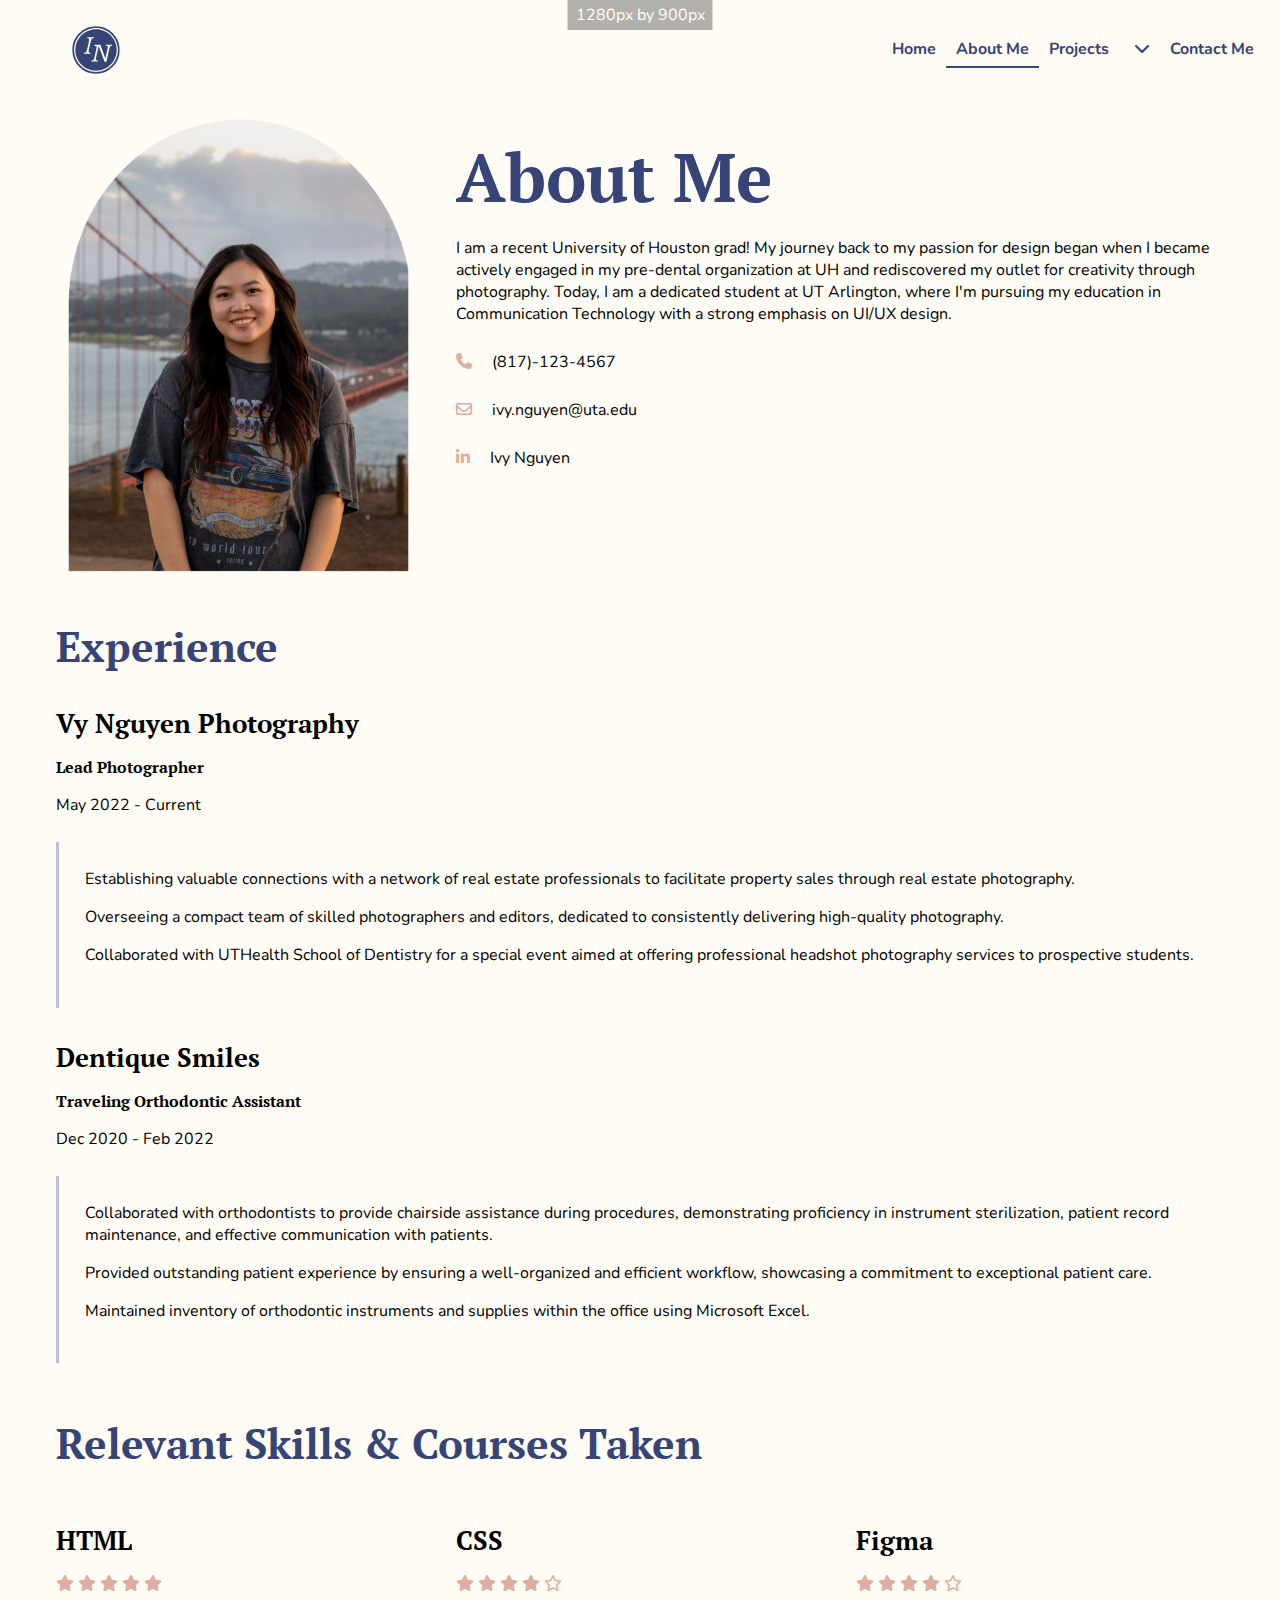
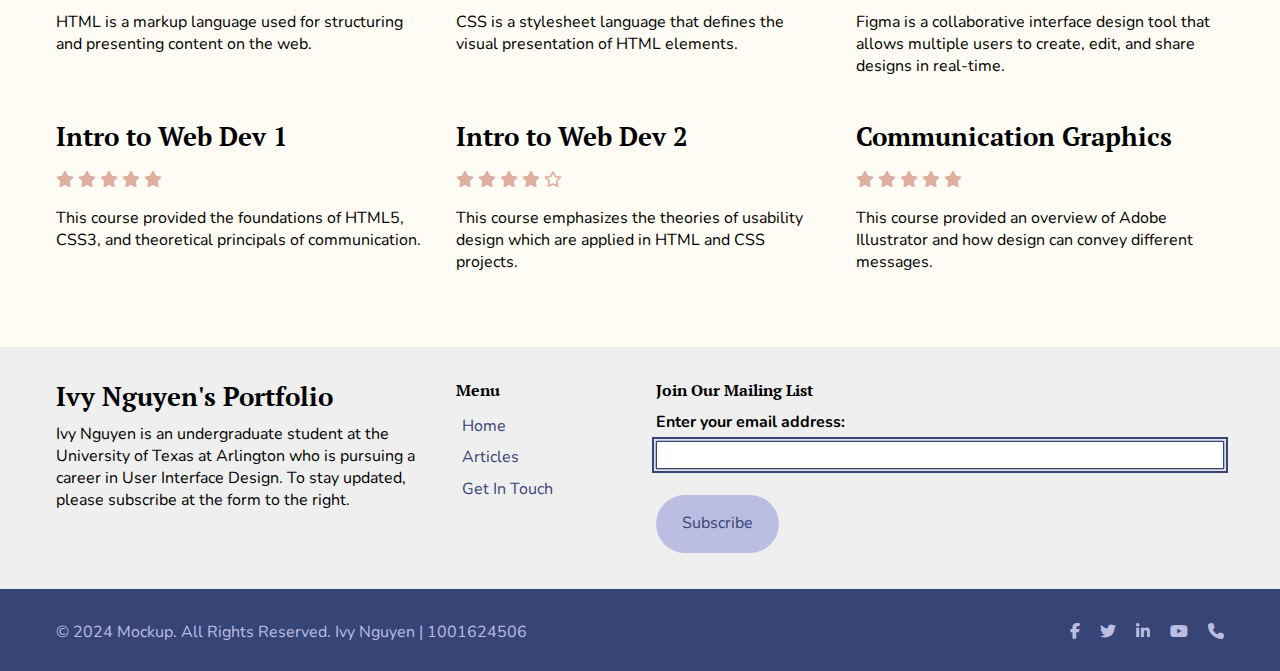
==== about-me.html @ 3e8987d1 "initial commit" ====
<!doctype html>
<html lang="en">
    <head>
        <meta charset="utf-8">
        <meta name="viewport" content="width=device-width, initial-scale=1, shrink-to-fit=no">
        <meta name="keywords" content="About Me">
        <meta name="description" content="Ivy Nguyen - 1001624506 | About Me>
        <meta name="author" content="Ivy Nguyen">

        <title>Ivy Nguyen - 1001624506 | About Me</title>
        <link rel="stylesheet" href="css/style.css">
    </head>
    <body>

         <!-- NAV -->
         <div class="container-fluid webNav">
            <div class="row">
                <div class="col-sm-12">
                    <nav class="navbar">
                        <a class="navbar-brand" href="index.html">Ivy Nguyen Personal Portfolio</a>
                        <button class="navbar-toggler" type="button" data-target="#navigation">
                            <span class="fa-solid fa-bars"></span> <!--  -->
                        </button>

                        <div class="navigation collapse" id="navigation">
                            <ul class="navbar-nav"> <!-- -->
                                <li>
                                    <a href="index.html">Home</a>  <!-- span sr-only means for screen readers only, this would change based on the page we're on -->
                                </li>

                                <li class="active">
                                    <a href="about-me.html">About Me <span class="sr-only">(current)</span></a>
                                </li>

                                <li class="dropdown collapse">
                                    <a class="dropdown-toggle" href="#">Projects</a>
                                    <div class="dropdown-menu">
                                        <a href="OB-individual-project.html">OneBook</a>
                                        <a href="SC-individual-project.html">Serenity Cafe</a>
                                        <a href="projects.html">See All Projects</a>
                                    </div>
                                </li>
                                <li>
                                    <a href="contact-me.html">Contact Me</a>
                                </li>
                            </ul>
                        </div>
                    </nav>
                </div>
            </div>
        </div>
        <!-- END OF NAV -->

        <div class = "container topContainer">
            <div class = "row">
                <div class = "col-lg-4 col-md-12">
                    <img src = "/images/ivy.png" alt = "author photo">
                </div>

                <div class = "col-lg-8 col-md-12">
                    <h1 class = "home">About Me</h1>
                    <p>I am a recent University of Houston grad! My journey back to my passion for design began when I became actively engaged in my pre-dental 
                        organization at UH and rediscovered my outlet for creativity through photography. Today, I am a dedicated student at UT Arlington, where I'm 
                        pursuing my education in Communication Technology with a strong emphasis on UI/UX design.
                    </p>
                
                    <p><span class = "fa fa-solid fa-phone icon" alt = "telephone icon"></span> (817)-123-4567 </p>

                    <p><span class = "fa fa-regular fa-envelope icon" alt = "telephone icon"></span> ivy.nguyen@uta.edu</p>

                    <p><span class = "fa fa-brands fa-linkedin-in icon"></span> Ivy Nguyen</p>
                </div>
            </div>
        </div>

        <div class = "container">
            <div class = "row">
                
                <div class = "col-lg-4">
                    <h2>Experience</h2>
                </div>

                <div class = "col-lg-12">
                    <h3>Vy Nguyen Photography</h3>
                    <h4>Lead Photographer</h4>
                    <p>May 2022 - Current</p>

                    <dl>
                        <dt>Establishing valuable connections with a network of real estate professionals to facilitate property sales through
                            real estate photography.</dt>
                        <dt>Overseeing a compact team of skilled photographers and editors, dedicated to consistently delivering
                            high-quality photography.</dt>
                        <dt>Collaborated with UTHealth School of Dentistry for a special event aimed at offering professional headshot
                            photography services to prospective students.</dt>
                    </dl>
                </div>

                <div class = "col-lg-12">
                    <h3>Dentique Smiles</h3>
                    <h4>Traveling Orthodontic Assistant</h4>
                    <p>Dec 2020 - Feb 2022</p>

                    <dl>
                        <dt>Collaborated with orthodontists to provide chairside assistance during procedures, demonstrating proficiency in
                            instrument sterilization, patient record maintenance, and effective communication with patients.</dt>
                        <dt>Provided outstanding patient experience by ensuring a well-organized and efficient workflow, showcasing a
                            commitment to exceptional patient care.</dt>
                        <dt>Maintained inventory of orthodontic instruments and supplies within the office using Microsoft Excel.</dt>
                    </dl>
                </div>
            </div>
        </div>

        <div class = "container">
            <div class = "row">
                
                <div class = "col-lg-12">
                    <h2>Relevant Skills & Courses Taken</h2>
                </div>

            </div>
        </div>

        <div class = "container">
            <div class = "row">

                <div class = "col-lg-4 col-md-6">
                    <h3>HTML</h3>
                    <span class="fa fa-star checked"></span>
                    <span class="fa fa-star checked"></span>
                    <span class="fa fa-star checked"></span>
                    <span class="fa fa-star checked"></span>
                    <span class="fa fa-star checked"></span>
                    <p>HTML is a markup language used for structuring and presenting content on the web.</p>
                </div>

                <div class = "col-lg-4 col-md-6">
                    <h3>CSS</h3>
                    <span class="fa fa-star checked"></span>
                    <span class="fa fa-star checked"></span>
                    <span class="fa fa-star checked"></span>
                    <span class="fa fa-star checked"></span>
                    <span class="fa fa-regular fa-star"></span>
                    <p>CSS is a stylesheet language that defines the visual presentation of HTML elements.</p>
                </div>

                <div class = "col-lg-4 col-md-6">
                    <h3>Figma</h3>
                    <span class="fa fa-star checked"></span>
                    <span class="fa fa-star checked"></span>
                    <span class="fa fa-star checked"></span>
                    <span class="fa fa-star checked"></span>
                    <span class="fa fa-regular fa-star"></span>
                    <p>Figma is a collaborative interface design tool that allows multiple users to create, edit, and share designs in real-time. </p>
                </div>


                <div class = "col-lg-4 col-md-6">
                    <h3>Intro to Web Dev 1</h3>
                    <span class="fa fa-star checked"></span>
                    <span class="fa fa-star checked"></span>
                    <span class="fa fa-star checked"></span>
                    <span class="fa fa-star checked"></span>
                    <span class="fa fa-star checked"></span>
                    <p>This course provided the foundations of HTML5, CSS3, and 
                        theoretical principals of communication.
                    </p>
                </div>


                <div class = "col-lg-4 col-md-6">
                    <h3>Intro to Web Dev 2</h3>
                    <span class="fa fa-star checked"></span>
                    <span class="fa fa-star checked"></span>
                    <span class="fa fa-star checked"></span>
                    <span class="fa fa-star checked"></span>
                    <span class="fa fa-regular fa-star"></span>
                    <p>This course emphasizes the theories of usability design which are applied in HTML and CSS projects.</p>
                </div>

                <div class = "col-lg-4 col-md-6">
                    <h3>Communication Graphics</h3>
                    <span class="fa fa-star checked"></span>
                    <span class="fa fa-star checked"></span>
                    <span class="fa fa-star checked"></span>
                    <span class="fa fa-star checked"></span>
                    <span class="fa fa-star checked"></span>
                    <p>This course provided an overview of Adobe Illustrator and how design can convey different messages.</p>
                </div>

            </div>
        </div>


        <!-- FOOTER -->

        <footer>
            <div class="container company-details">
                <div class="row">
                    <div class="col-md-9 col-lg-4">
                        <h3>Ivy Nguyen's Portfolio</h3>
                        <p>Ivy Nguyen is an undergraduate student at the University of Texas at Arlington who is pursuing a career in User Interface
                            Design. To stay updated, please subscribe at the form to the right.
                        </p>
                    </div>
                    <div class="col-md-3 col-lg-2">
                        <h4>Menu</h4>
                        <ul class="unstyled footer-nav">
                            <li><a href="index.html">Home</a></li>
                            <li><a href="projects.html">Articles</a></li>
                            <li><a href="contact-me.html">Get In Touch</a></li>
                        </ul>
                    </div>
                    <div class="col-md-12 col-lg-6">
                        <h4>Join Our Mailing List</h4>
                        <form>
                            <div class="form-group row">
                                <label for="subscribe" class="col-sm-12 col-form-label">Enter your email address:</label>
                                <div class="col-sm-12">
                                    <input type="email" name="subscribe" id="subscribe" class="form-control" required />
                                </div>
                            </div>
                            <input class="btn btn-secondary" type="submit" name="subscribe" id="subcribe" value="Subscribe" />
                        </form>
                    </div>
                </div>
            </div>
            <div class="copyright">
                <div class="container">
                    <div class="row">
                        <div class="col-md-8">
                            <p>&copy; 2024 Mockup. All Rights Reserved. Ivy Nguyen | 1001624506</p>
                        </div>
                        <div class="col-md-4">
                            <ul class="inline social-media">
                                <li><a href="https://www.facebook.com/" title = "Facebook" target="_blank"><i class="fa-brands fa-facebook-f"></i><span class = "sr-only">Facebook</span></a></li>
                                <li><a href="https://twitter.com/" title = "Twitter" target="_blank"><i class="fa-brands fa-twitter"></i><span class = "sr-only">Twitter</span></a></li>
                                <li><a href="https://www.linkedin.com/in/vy-nguyen-aa5758253/" title = "Ivy Nguyen LinkedIn" target="_blank"><i class="fa-brands fa-linkedin-in"><span class = "sr-only">LinkedIn/span></i></a></li>
                                <li><a href="https://www.youtube.com/" title = "YouTube" target="_blank"><i class="fa-brands fa-youtube"></i><span class = "sr-only">YouTube</span></a></li>
                                <li><a href="tel: 1800-999-9999" title = "Telephone" target="_blank"><i class="fa-solid fa-phone"></i><span class = "sr-only">Telephone</span></a></li>
                            </ul>
                        </div>
                    </div>
                </div>
            </div>
        </footer>

        <!-- END OF FOOTER -->


        <div id="windowSize"></div>

        <script src="js/app.js"></script>
    </body>
</html>
---- css/style.css ----
/*
    Created by: Ivy Nguyen - 1001624506
    Created on: 3/1/2024
    Updated on: 3/5/2024
    Project: Personal Portfolio
*/

@import url('https://cdnjs.cloudflare.com/ajax/libs/font-awesome/6.2.0/css/all.min.css');
@import url('https://fonts.googleapis.com/css2?family=Nunito:ital,wght@0,200..1000;1,200..1000&family=PT+Serif:ital,wght@0,400;0,700;1,400;1,700&display=swap');

:root {
    /* Grid */
    --number-of-columns: 12;
    --grid-width: calc(100% / var(--number-of-columns));

    --col-1: calc(var(--grid-width) * 1);
    --col-2: calc(var(--grid-width) * 2);
    --col-3: calc(var(--grid-width) * 3);
    --col-4: calc(var(--grid-width) * 4);
    --col-5: calc(var(--grid-width) * 5);
    --col-6: calc(var(--grid-width) * 6);
    --col-7: calc(var(--grid-width) * 7);
    --col-8: calc(var(--grid-width) * 8);
    --col-9: calc(var(--grid-width) * 9);
    --col-10: calc(var(--grid-width) * 10);
    --col-11: calc(var(--grid-width) * 11);
    --col-12: calc(var(--grid-width) * 12);

    /* Branding */
    --primary: hsla(228, 36%, 34%, 1);
    --primary-hover: hsla(228, 16%, 0%, 1);/* (x, -20%, -40%, 1) */
    --secondary: hsla(235, 41%, 81%, 1);
    --secondary-hover: hsla(235, 21%, 41%, 1);
    --secondary-blurred: hsla(235, 31%, 31%, 1); /* (x, +10%, -10%, 1) */
    --tertiary: hsla(13, 49%, 75%, 1);
    --tertiary-hover: hsla(13, 29%, 35%, 1);

    
    --font-color: #1d1d1d;

    --gray-0: #222222;
    --gray-1: #666666;
    --gray-2: #999999;
    --gray-3: #dadada;
    --gray-4: #efefef;

    --white: white;

    /* Typography */
    --font-size: 20px;
    --scale: 1.618;
    --line-height: calc(1em * var(--scale)); /* line height would equal 1em * the scale */
    --h4: 1rem;
    --h3: calc(1rem * var(--scale)); /* 1.618rem */
    --h2: calc(var(--h3) * var(--scale)); /* 1.618rem * 1.618 */
    --h1: calc(var(--h2) * var(--scale)); /* (1.618rem * 1.618) * 1.618 */

    /* Other */
    --table-padding: 1.618rem;
}

/* Navigation Styles */
.navbar {
    display: flex;
    flex-flow: row wrap;
    justify-content: space-between;
    align-items: center;
    align-content: flex-start;
    padding: 1rem;
}

.navbar-brand {
    flex: 0 0 10rem;
    display: block;
    overflow: hidden;
    background: url(../images/logo.svg) no-repeat center/contain transparent;
    width: 10rem;
    height: 4rem;
    text-indent: -9999px;
    text-decoration: none;
}

.navbar-toggler {
    background-color: var(--primary);
    border: 0 none;
    color: white;
    width: 2rem;
    height: 2rem;
    display: flex;
    flex-flow: row wrap;
    justify-content: center;
    align-items: center;
    align-content: center; 
    cursor:pointer;
}

.navigation {
    flex: 0 0 100%;
}

.navigation.collapse .navbar-nav {
    display: none;
}

.navbar-nav {
    list-style-type: none;
    padding: 0;
}

.navbar-nav li > a {
    color: var(--primary);
    display: block;
    overflow: hidden;
    padding: calc((1em / var(--scale)) / var(--scale)) calc(1em / var(--scale));
    text-decoration: none;
    border-bottom: 2px solid transparent;
    font-weight: bold;
}

.navbar-nav li.active > a {
    border-bottom-color: var(--primary);
}

.navbar-nav li > a:hover { /* greater than sign means selects all the anchor tags that are direct children that is inside navbar-nav */
    background-color: var(--primary);
    color: var(--white);
    border-radius: 5px;
}

.dropdown-toggle::after {
    content: "\f077";
    font-family: "FontAwesome";
    font-weight: 400;
    margin-left: var(--line-height);
}


.dropdown.collapse .dropdown-toggle::after {
    content: "\f078";
}

.dropdown.collapse .dropdown-menu {
    display: none;
}

.dropdown-menu {
    background-color: var(--gray-2);
    display: flex;
    flex-flow: row wrap;
    justify-content: flex-start;
    align-items: flex-start;
    align-content: flex-start;
    z-index: 1;
    border-radius: 5px;
}

.dropdown-menu > a {
    flex: 1 0 100%;
    color: var(--white);
    padding: calc((1em / var(--scale)) / var(--scale)) calc(1em / var(--scale));
    text-decoration: none;
}

.dropdown-menu > a:hover {
    background-color: var(--primary);
    border-radius: 5px;
}

.sr-only {
    position: absolute; 
    width: 1px;
    height: 1px;
    padding: 0;
    margin: -1px;
    overflow: hidden;
    clip: rect(0,0,0,0);
    white-space: nowrap;
    border-width: 0;
}

@media screen and (min-width: 768px){
    .navbar-toggler {
        display: none;
    }

    .navigation {
        flex: 0 0 auto;
    }

    .navigation.collapse .navbar-nav,
    .navbar-nav {
        display: flex;
        flex-flow: row wrap;
        justify-content: flex-end;
        align-items: baseline;
        align-content: center;
    }

    .dropdown-menu {
        position: absolute;
    }
}
/* End of Navigation Styles */

* {
    box-sizing: border-box;
    position: relative;
}

body {
    margin: 0;
    font-family: 'Nunito', 'Arial', 'Helvetica', sans-serif;
    background-color: #FFFCF5;
}

/* Images */
img {
    max-width: 100%;
}

.round-image {
    border-radius: 50%;
    overflow: hidden;
    aspect-ratio: 1;
}

.round-image img {
    position: absolute;
    width: 100%;
    height: 100%;
    object-fit: cover;
    object-position: center;
}
/* End of Images */

/* TASK: Paste your typography styles here */
h1, h2, h3, h3, h4, h5, h6
.h1, .h2, .h3, .h4, .h5, .h6 {
    font-family: "PT Serif", "Georgia", "Times New Roman", serif;
    line-height: var(calc(--line-height / 2));
    font-weight: 700;
    margin: 1rem 0;
}

h4, .h4 { 
    font-size: var(--h4);
}

h3, .h3 {
    font-size: var(--h3);
    
}

h2, .h2 {
    font-size: var(--h2);
    color: var(--primary);
}

h1, .h1 {
    font-size: var(--h1); 
    color: var(--primary);
}

/* Paragraph */

p {
    margin-bottom: var(--line-height);
}

/* End of Paragraph */

/* Blockquotes */

blockquote {
    font-size: calc(1rem * var(--scale)); /* font size is 1rem * 1.618 */
}

blockquote footer {
    font-size: 1rem;
    background-color: #FFFCF5;
}

blockquote p:first-of-type::before {
    content: open-quote; /* content can add any content | this adds opening quotation mark at the first instance of a paragraph inside of a blockquote */
}

blockquote p:last-of-type::after {
    content: close-quote; /* this adds closing quotation mark at the end */
}

blockquote footer::before { /* parent to child relationship when using the space  */
    content: "\2014"; /* adds an em dash before the footer  */
    margin-right: calc(0.25rem * var(--scale)); /* content is a "brand new element" so this adds a margin to the content */
}

blockquote.text-center { /* there is an element inside of blockquote that has the name/class of "text-center"  */
    text-align: center; /* center aligned */
    color: var(--secondary);
    padding-bottom: 1rem;
}

blockquote.text-right {
    text-align: right; /* right aligned */
}

blockquote p {
    margin-bottom: 0;
}


/* End of Blockquotes */

/* List Styles */ 

ul.unstyled {
    list-style-type: none;
    padding-left: 0;
}

ul.inline {
    list-style-type: none;
    padding: 0;
    display: inline-flex;
    flex-flow: row wrap;
    justify-content: flex-start;
    align-items: baseline;
    align-content: flex-start;
    gap: var(--font-size);
}

/* End of List Styles */ 

/* Description List */

dl {
    border-left: 3px solid var(--secondary);
    padding: var(--line-height);
    padding-right: 0;
}

dt {
    margin-bottom: 1rem;
}

dd {
    font-style: italic;
    margin-bottom: var(--line-height);
}

dd:last-of-type {
    margin-bottom: 0;
}

/* End Description List */


/* End of Typography */

/* Table Styles */
table {
    border-collapse: collapse;
    border: 1px solid #1f1f1f;
    width: 100%;
}

table th,
table td {
    padding: calc(var(--table-padding) / 2) var(--table-padding);
    border: 1px solid #1f1f1f;
    vertical-align: top;
}

thead {
    background-color: #1f1f1f;
}

thead th {
    color: white;
    text-align: left;
}

tbody tr:nth-child(odd) {
    background-color: #fafafa;
}

tbody tr:hover {
    background-color: #efefef;
}

caption {
    caption-side: bottom;
    text-align: left;
    padding: calc(var(--table-padding) / 2) 0;
}
/* End of Table Styles */

/* Footer Styles */
footer {
    margin-top: 3rem;
    font-size: calc(var(--scale));
    background-color: var(--gray-4);
}

footer h3,
footer h4 {
    margin-bottom: calc(1rem / var(--scale));
}

footer .footer-nav {
    margin: 0;
}

footer .footer-nav a {
    display: block;
    overflow: hidden;
    padding: calc((1em / var(--scale)) / var(--scale) / var(--scale)) calc(1em / var(--scale) / var(--scale));
    color: var(--primary);
    text-decoration: none;
    border-bottom: 2px solid transparent;
}

footer .footer-nav a:hover {
    color: var(--primary-hover);
    border-bottom-color: var(--primary-hover);
}

footer .form-group label {
    margin-top: 0;
}

footer .copyright {
    background-color: var(--primary);
    text-align: center;
    padding-top: 2rem;
    padding-bottom: calc(1rem / 2);
    
}

.copyright p {
    color: var(--secondary);
}


footer p,
footer .social-media {
    margin: 0;
    max-width: 100%;
    width: 100%;
}

footer .social-media {
    justify-content: center;
}

footer .social-media a {
    display: block;
    overflow: hidden;
    color: var(--secondary);
}

.company-details {
    padding-top: 1rem;
    margin: 0;
}

@media screen and (min-width: 768px){
    footer .copyright {
        text-align: unset;
    }

    footer .social-media {
        justify-content: flex-end;
    }
}
/* End of Footer Styles */

/* Code tag */
code {
    font-family: monospace;
    color: crimson;
    font-size: 0.75rem;
    line-height: 1.618em;
}
/* End of code tag */

/* Special classes */
.w-14 {
    width: 14rem;
}
/* End of Special classes */

/* TASK: Paste your grid system here */
.container-fluid,
.container {
    width: 100%;
    padding-left: 1rem;
    padding-right: 1rem;
    margin-left: auto;
    margin-right: auto;
    margin-bottom: 1.25rem;
}

@media screen and (min-width: 576px){ .container { max-width: 576px; }} /* sm */
@media screen and (min-width: 768px){ .container { max-width: 768px; }} /* md */
@media screen and (min-width: 992px){ .container { max-width: 992px; }} /* lg */
@media screen and (min-width: 1200px){ .container { max-width: 1200px; }} /* xl */

.row {
    display: flex;
    flex-flow: row wrap;
    justify-content: flex-start;
    align-items: flex-start;
    align-content: flex-start;
    margin-left: -1rem;
    margin-right: -1rem;
}

.col-xs-1, .col-xs-2, .col-xs-3, .col-xs-4, .col-xs-5, .col-xs-6, .col-xs-7, .col-xs-8, .col-xs-9, .col-xs-10, .col-xs-11, .col-xs-12,
.col-sm-1, .col-sm-2, .col-sm-3, .col-sm-4, .col-sm-5, .col-sm-6, .col-sm-7, .col-sm-8, .col-sm-9, .col-sm-10, .col-sm-11, .col-sm-12,
.col-md-1, .col-md-2, .col-md-3, .col-md-4, .col-md-5, .col-md-6, .col-md-7, .col-md-8, .col-md-9, .col-md-10, .col-md-11, .col-md-12,
.col-lg-1, .col-lg-2, .col-lg-3, .col-lg-4, .col-lg-5, .col-lg-6, .col-lg-7, .col-lg-8, .col-lg-9, .col-lg-10, .col-lg-11, .col-lg-12,
.col-xl-1, .col-xl-2, .col-xl-3, .col-xl-4, .col-xl-5, .col-xl-6, .col-xl-7, .col-xl-8, .col-xl-9, .col-xl-10, .col-xl-11, .col-xl-12 {
    padding: 0 1rem;
    width: 100%;
    max-width: 100%;
}

.col-1 {
    flex: 0 0 var(--col-1);
    max-width: var(--col-1);
    background-color: var(--blue-1);
}

.col-2 {
    flex: 0 0 var(--col-2);
    max-width: var(--col-2);
    background-color: var(--blue-2);
}

.col-3 {
    flex: 0 0 var(--col-3);
    max-width: var(--col-3);
    background-color: var(--blue-3);
}

.col-4 {
    flex: 0 0 var(--col-4);
    max-width: var(--col-4);
    background-color: var(--blue-4);
}

.col-5 {
    flex: 0 0 var(--col-5);
    max-width: var(--col-5);
    background-color: var(--blue-5);
}

.col-6 {
    flex: 0 0 var(--col-6);
    max-width: var(--col-6);
    background-color: var(--blue-6);
}

.col-7 {
    flex: 0 0 var(--col-7);
    max-width: var(--col-7);
    background-color: var(--blue-1);
}

.col-8 {
    flex: 0 0 var(--col-8);
    max-width: var(--col-8);
    background-color: var(--blue-2);
}

.col-9 {
    flex: 0 0 var(--col-9);
    max-width: var(--col-9);
    background-color: var(--blue-3);
}

.col-10 {
    flex: 0 0 var(--col-10);
    max-width: var(--col-10);
    background-color: var(--blue-4);
}

.col-11 {
    flex: 0 0 var(--col-11);
    max-width: var(--col-11);
    background-color: var(--blue-5);
}

.col-12 {
    flex: 0 0 var(--col-12);
    max-width: var(--col-12);
    background-color: var(--blue-6);
}

.col-xs-1 {
    flex: 0 0 var(--col-1);
    max-width: var(--col-1);
    background-color: var(--blue-1);
}

.col-xs-2 {
    flex: 0 0 var(--col-2);
    max-width: var(--col-2);
    background-color: var(--blue-2);
}

.col-xs-3 {
    flex: 0 0 var(--col-3);
    max-width: var(--col-3);
    background-color: var(--blue-3);
}

.col-xs-4 {
    flex: 0 0 var(--col-4);
    max-width: var(--col-4);
    background-color: var(--blue-4);
}

.col-xs-5 {
    flex: 0 0 var(--col-5);
    max-width: var(--col-5);
    background-color: var(--blue-5);
}

.col-xs-6 {
    flex: 0 0 var(--col-6);
    max-width: var(--col-6);
    background-color: var(--blue-6);
}

.col-xs-7 {
    flex: 0 0 var(--col-7);
    max-width: var(--col-7);
    background-color: var(--blue-1);
}

.col-xs-8 {
    flex: 0 0 var(--col-8);
    max-width: var(--col-8);
    background-color: var(--blue-2);
}

.col-xs-9 {
    flex: 0 0 var(--col-9);
    max-width: var(--col-9);
    background-color: var(--blue-3);
}

.col-xs-10 {
    flex: 0 0 var(--col-10);
    max-width: var(--col-10);
    background-color: var(--blue-4);
}

.col-xs-11 {
    flex: 0 0 var(--col-11);
    max-width: var(--col-11);
    background-color: var(--blue-5);
}

.col-xs-12 {
    flex: 0 0 var(--col-12);
    max-width: var(--col-12);
    background-color: var(--blue-6);
}

/* Styles for 'col-sm-...' grid */
@media screen and (min-width: 576px){
    .container {
        max-width: 576px;
    }
    
    .col-sm-1 {
        flex: 0 0 var(--col-1);
        max-width: var(--col-1);
        background-color: var(--blue-1);
    }
    
    .col-sm-2 {
        flex: 0 0 var(--col-2);
        max-width: var(--col-2);
        background-color: var(--blue-2);
    }
    
    .col-sm-3 {
        flex: 0 0 var(--col-3);
        max-width: var(--col-3);
        background-color: var(--blue-3);
    }
    
    .col-sm-4 {
        flex: 0 0 var(--col-4);
        max-width: var(--col-4);
        background-color: var(--blue-4);
    }
    
    .col-sm-5 {
        flex: 0 0 var(--col-5);
        max-width: var(--col-5);
        background-color: var(--blue-5);
    }
    
    .col-sm-6 {
        flex: 0 0 var(--col-6);
        max-width: var(--col-6);
        background-color: var(--blue-6);
    }
    
    .col-sm-7 {
        flex: 0 0 var(--col-7);
        max-width: var(--col-7);
        background-color: var(--blue-1);
    }
    
    .col-sm-8 {
        flex: 0 0 var(--col-8);
        max-width: var(--col-8);
        background-color: var(--blue-2);
    }
    
    .col-sm-9 {
        flex: 0 0 var(--col-9);
        max-width: var(--col-9);
        background-color: var(--blue-3);
    }
    
    .col-sm-10 {
        flex: 0 0 var(--col-10);
        max-width: var(--col-10);
        background-color: var(--blue-4);
    }
    
    .col-sm-11 {
        flex: 0 0 var(--col-11);
        max-width: var(--col-11);
        background-color: var(--blue-5);
    }
    
    .col-sm-12 {
        flex: 0 0 var(--col-12);
        max-width: var(--col-12);
        background-color: var(--blue-6);
    }
}

/* Styles for 'col-md-...' grid */
@media screen and (min-width: 768px){
    .container {
        max-width: 768px;
    }
    
    .col-md-1 {
        flex: 0 0 var(--col-1);
        max-width: var(--col-1);
        background-color: var(--blue-1);
    }
    
    .col-md-2 {
        flex: 0 0 var(--col-2);
        max-width: var(--col-2);
        background-color: var(--blue-2);
    }
    
    .col-md-3 {
        flex: 0 0 var(--col-3);
        max-width: var(--col-3);
        background-color: var(--blue-3);
    }
    
    .col-md-4 {
        flex: 0 0 var(--col-4);
        max-width: var(--col-4);
        background-color: var(--blue-4);
    }
    
    .col-md-5 {
        flex: 0 0 var(--col-5);
        max-width: var(--col-5);
        background-color: var(--blue-5);
    }
    
    .col-md-6 {
        flex: 0 0 var(--col-6);
        max-width: var(--col-6);
        background-color: var(--blue-6);
    }
    
    .col-md-7 {
        flex: 0 0 var(--col-7);
        max-width: var(--col-7);
        background-color: var(--blue-1);
    }
    
    .col-md-8 {
        flex: 0 0 var(--col-8);
        max-width: var(--col-8);
        background-color: var(--blue-2);
    }
    
    .col-md-9 {
        flex: 0 0 var(--col-9);
        max-width: var(--col-9);
        background-color: var(--blue-3);
    }
    
    .col-md-10 {
        flex: 0 0 var(--col-10);
        max-width: var(--col-10);
        background-color: var(--blue-4);
    }
    
    .col-md-11 {
        flex: 0 0 var(--col-11);
        max-width: var(--col-11);
        background-color: var(--blue-5);
    }
    
    .col-md-12 {
        flex: 0 0 var(--col-12);
        max-width: var(--col-12);
        background-color: var(--blue-6);
    }
}

/* Styles for 'col-lg-...' grid */
@media screen and (min-width: 992px){
    .container {
        max-width: 992px;
    }
    
    .col-lg-1 {
        flex: 0 0 var(--col-1);
        max-width: var(--col-1);
        background-color: var(--blue-1);
    }
    
    .col-lg-2 {
        flex: 0 0 var(--col-2);
        max-width: var(--col-2);
        background-color: var(--blue-2);
    }
    
    .col-lg-3 {
        flex: 0 0 var(--col-3);
        max-width: var(--col-3);
        background-color: var(--blue-3);
    }
    
    .col-lg-4 {
        flex: 0 0 var(--col-4);
        max-width: var(--col-4);
        background-color: var(--blue-4);
    }
    
    .col-lg-5 {
        flex: 0 0 var(--col-5);
        max-width: var(--col-5);
        background-color: var(--blue-5);
    }
    
    .col-lg-6 {
        flex: 0 0 var(--col-6);
        max-width: var(--col-6);
        background-color: var(--blue-6);
    }
    
    .col-lg-7 {
        flex: 0 0 var(--col-7);
        max-width: var(--col-7);
        background-color: var(--blue-1);
    }
    
    .col-lg-8 {
        flex: 0 0 var(--col-8);
        max-width: var(--col-8);
        background-color: var(--blue-2);
    }
    
    .col-lg-9 {
        flex: 0 0 var(--col-9);
        max-width: var(--col-9);
        background-color: var(--blue-3);
    }
    
    .col-lg-10 {
        flex: 0 0 var(--col-10);
        max-width: var(--col-10);
        background-color: var(--blue-4);
    }
    
    .col-lg-11 {
        flex: 0 0 var(--col-11);
        max-width: var(--col-11);
        background-color: var(--blue-5);
    }
    
    .col-lg-12 {
        flex: 0 0 var(--col-12);
        max-width: var(--col-12);
        background-color: var(--blue-6);
    }
}

/* Styles for 'col-xl-...' grid */
@media screen and (min-width: 1200px){
    .container {
        max-width: 1200px;
    }
    
    .col-xl-1 {
        flex: 0 0 var(--col-1);
        max-width: var(--col-1);
        background-color: var(--blue-1);
    }
    
    .col-xl-2 {
        flex: 0 0 var(--col-2);
        max-width: var(--col-2);
        background-color: var(--blue-2);
    }
    
    .col-xl-3 {
        flex: 0 0 var(--col-3);
        max-width: var(--col-3);
        background-color: var(--blue-3);
    }
    
    .col-xl-4 {
        flex: 0 0 var(--col-4);
        max-width: var(--col-4);
        background-color: var(--blue-4);
    }
    
    .col-xl-5 {
        flex: 0 0 var(--col-5);
        max-width: var(--col-5);
        background-color: var(--blue-5);
    }
    
    .col-xl-6 {
        flex: 0 0 var(--col-6);
        max-width: var(--col-6);
        background-color: var(--blue-6);
    }
    
    .col-xl-7 {
        flex: 0 0 var(--col-7);
        max-width: var(--col-7);
        background-color: var(--blue-1);
    }
    
    .col-xl-8 {
        flex: 0 0 var(--col-8);
        max-width: var(--col-8);
        background-color: var(--blue-2);
    }
    
    .col-xl-9 {
        flex: 0 0 var(--col-9);
        max-width: var(--col-9);
        background-color: var(--blue-3);
    }
    
    .col-xl-10 {
        flex: 0 0 var(--col-10);
        max-width: var(--col-10);
        background-color: var(--blue-4);
    }
    
    .col-xl-11 {
        flex: 0 0 var(--col-11);
        max-width: var(--col-11);
        background-color: var(--blue-5);
    }
    
    .col-xl-12 {
        flex: 0 0 var(--col-12);
        max-width: var(--col-12);
        background-color: var(--blue-6);
    }
}

/* TASK: Paste the styles for the Flexbox Assignment: In-Class Practice */


/* Branding */
.swatch {
    aspect-ratio: 1;
    display: flex;
    flex-flow: row wrap;
    justify-content: center;
    align-items: center;
    align-content: center;
    border: 1px solid var(--gray-0);
}

.swatch.primary { background-color: var(--primary) }
.swatch.primary-hover { background-color: var(--primary-hover) }
.swatch.secondary { background-color: var(--secondary) }
.swatch.secondary-hover { background-color: var(--secondary-hover) }
.swatch.tertiary { background-color: var(--tertiary) }
.swatch.tertiary-hover { background-color: var(--tertiary-hover) }
.swatch.font-color { background-color: var(--font-color) }
.swatch.gray-0 { background-color: var(--gray-0) }
.swatch.gray-1 { background-color: var(--gray-1) }
.swatch.gray-2 { background-color: var(--gray-2) }
.swatch.gray-3 { background-color: var(--gray-3) }
.swatch.white { background-color: var(--white) }

.swatch.primary,
.swatch.primary-hover,
.swatch.secondary,
.swatch.secondary-hover,
.swatch.tertiary,
.swatch.tertiary-hover,
.swatch.primary,
.swatch.font-color,
.swatch.gray-0,
.swatch.gray-1 {
    color: var(--white);
}

.btn {
    font-size: 1rem; /*gets the # from the root from html*/
    line-height: var(--line-height);
    display: inline-block; /*makes it a block level element*/
    overflow: hidden; /*buttons look wonky if u don't add this, constrains element*/
    padding: calc((var(--line-height) / var(--scale))) var(--line-height);
    background-color: var(--gray-1);
    text-decoration: none; /*removes underline*/
    color: var(--white);
    border: 0 none;
    cursor: pointer;
    margin-bottom: 1rem;
    text-align: center;
    border-radius: 30px;
}

.btn:hover {
    background-color: var(--gray-0);
}

.btn.btn-primary { /*period is calling the parent and the child*/
    background-color: var(--primary);
}

.btn.btn-primary:hover {
    background-color: var(--primary-hover);
}

.btn.btn-secondary {
    background-color: var(--secondary);
    color: var(--primary);
}

.btn.btn-secondary:hover {
    background-color: var(--secondary-hover);
    color: white;
}

.btn.btn-tertiary {
    background-color: var(--tertiary);
}

.btn.btn-tertiary:hover {
    background-color: var(--tertiary-hover);
}

.btn.btn-sm {
    font-size: calc(1em / var(--scale));
}

.btn.btn-lg {
    font-size: var(--h3);
}

/* Forms */
fieldset {
    padding: var(--line-height);
    margin-bottom: var(--line-height);
}

fieldset legend {
    color: var(--primary);
}

.form-group {
    margin-bottom: var(--line-height);
}

fieldset .form-group:last-of-type {
    margin-bottom: 0;
}

.form-group label {
    font-weight: bold;
}

.form-control,
.form-check-input {
    accent-color: var(--secondary);
}

input,
select,
textarea {
    font-family: inherit;
    font-size: 1rem;
    line-height: var(--line-height);
    padding: calc((1em / var(--base-scale)) / var(--base-scale) / var(--base-scale)) calc(1em / var(--base-scale) / var(--base-scale));
    border: 1px solid var(--gray-0);
    color: var(--font-color);
}

label {
    margin-bottom: calc(1rem / 2);
}

input.form-control {
    width: 100%;
    max-width: 100%;
}

textarea {
    width: 100%;
    max-width: 100%;
    min-height: calc(4 * var(--line-height));
}

/* Pseudo Selectors */
.form-control:focus {
    outline: var(--secondary-blurred) solid 2px;
    outline-offset: 2px;
}

.form-check-input:checked {
    box-shadow: 0 0 4px 4px var(--secondary-blurred);
}

.form-control:disabled,
.form-control:hover:disabled,
input:disabled,
input:hover:disabled {
    background-color: var(--gray-3);
    color: var(--gray-2);
    cursor: not-allowed;
}

input:invalid,
input:focus:invalid {
    border-color: var(--primary);
    box-shadow: 0 0 2px var(--primary);
    outline: var(--primary) solid 2px;
    outline-offset: 2px;
}


/* End of Branding */

/* Ivy's Styles */

/* Universal */

.icon {
    margin-right: 1rem;
}

.fa {
    color: var(--tertiary);
}

.project-img {
    width: 100%;
}

img {
    border-radius: 5px;
}

.webNav {
    padding: 0;
    margin-bottom: 0;
}

.topContainer {
    padding-top: 1rem;
}

/* End of Universal */

/* Index Page */

.btn-index {
    width: 100%;
    display: flex;
    justify-content: flex-start;
    align-self: center;
    margin-top: 1rem;
}

/* End of Index Page */

/* Individual Projects Page */

.btn-project {
    width: 100%;
    display: flex;
    justify-content: center;
    margin-top: 1rem;
}

.fa-person {
    margin-right: 1.4rem;
}

.background {
    width: 100%;
    height: 70vh;
}

.bg-img {
    position: absolute;
    z-index: -1;
    top: 0;
    right: 0;
    bottom: 0;
    left: 0;
    object-position: center;
    object-fit: cover;
    width: 100%;
    height: 70vh;
}

.hero {
    display: flex;
    flex-flow: row wrap;
    justify-content: center;
    align-items: center;
    align-content: center;
    gap: 0;
}

.bg-description {
    display: flex;
    flex-flow: row wrap;
    justify-content: center;
    align-items: center;
    align-content: center;
    text-align: center;
    gap: 0;
    width: 100%;
    height: 100%;
    padding-top: 12rem;
}

.bg-description h1 {
    color: var(--tertiary);
}

.bg-description p {
    color: #FFFCF5;
    margin-top: 0;
}


/* End of Individual Projects Page */

/* Laws of UX Page */

.law-article {
    width: 60%;
}

.p-before {
    order: -1;
}

.p-img {
    order: 1;
}

.p-after {
    order: 2;
}

.law-article img {
    margin-top: 3rem;
}

.law-article p {
    margin-bottom: 0;
    font-size: 1rem;
}

.law-article h3 {
    color: var(--secondary);
}

.img-source p {
    color: var(--gray-0);
}

@media screen and (max-width: 991px) and (min-width: 768px) {
    .law-article {
        width: 100%;
    }

    .law-article img {
        margin-top: 1rem;
    }

}

@media screen and (max-width: 767px) and (min-width: 0px) {
    .law-article {
        width: 100%;
    }

    .law-article img {
        margin-top: 1rem;
    }

    .p-before {
        order: 0;
    }
    
    .p-img {
        order: 0;
    }
    
    .p-after {
        order: 0;
    }

}

/* End of Laws of UX Page */



/* End of Ivy's Styles */


/*
    * Window size styles
    * Do not edit or delete this from examples
*/
#windowSize {
    padding: 0.25rem 0.5rem;
    background-color: rgba(0,0,0,0.3);
    color: white;
    position: absolute;
    top: 0;
    left: 50%;
    transform: translate(-50%, 0);
    user-select: none;
    z-index: 10;
}
/* End of Window size styles */
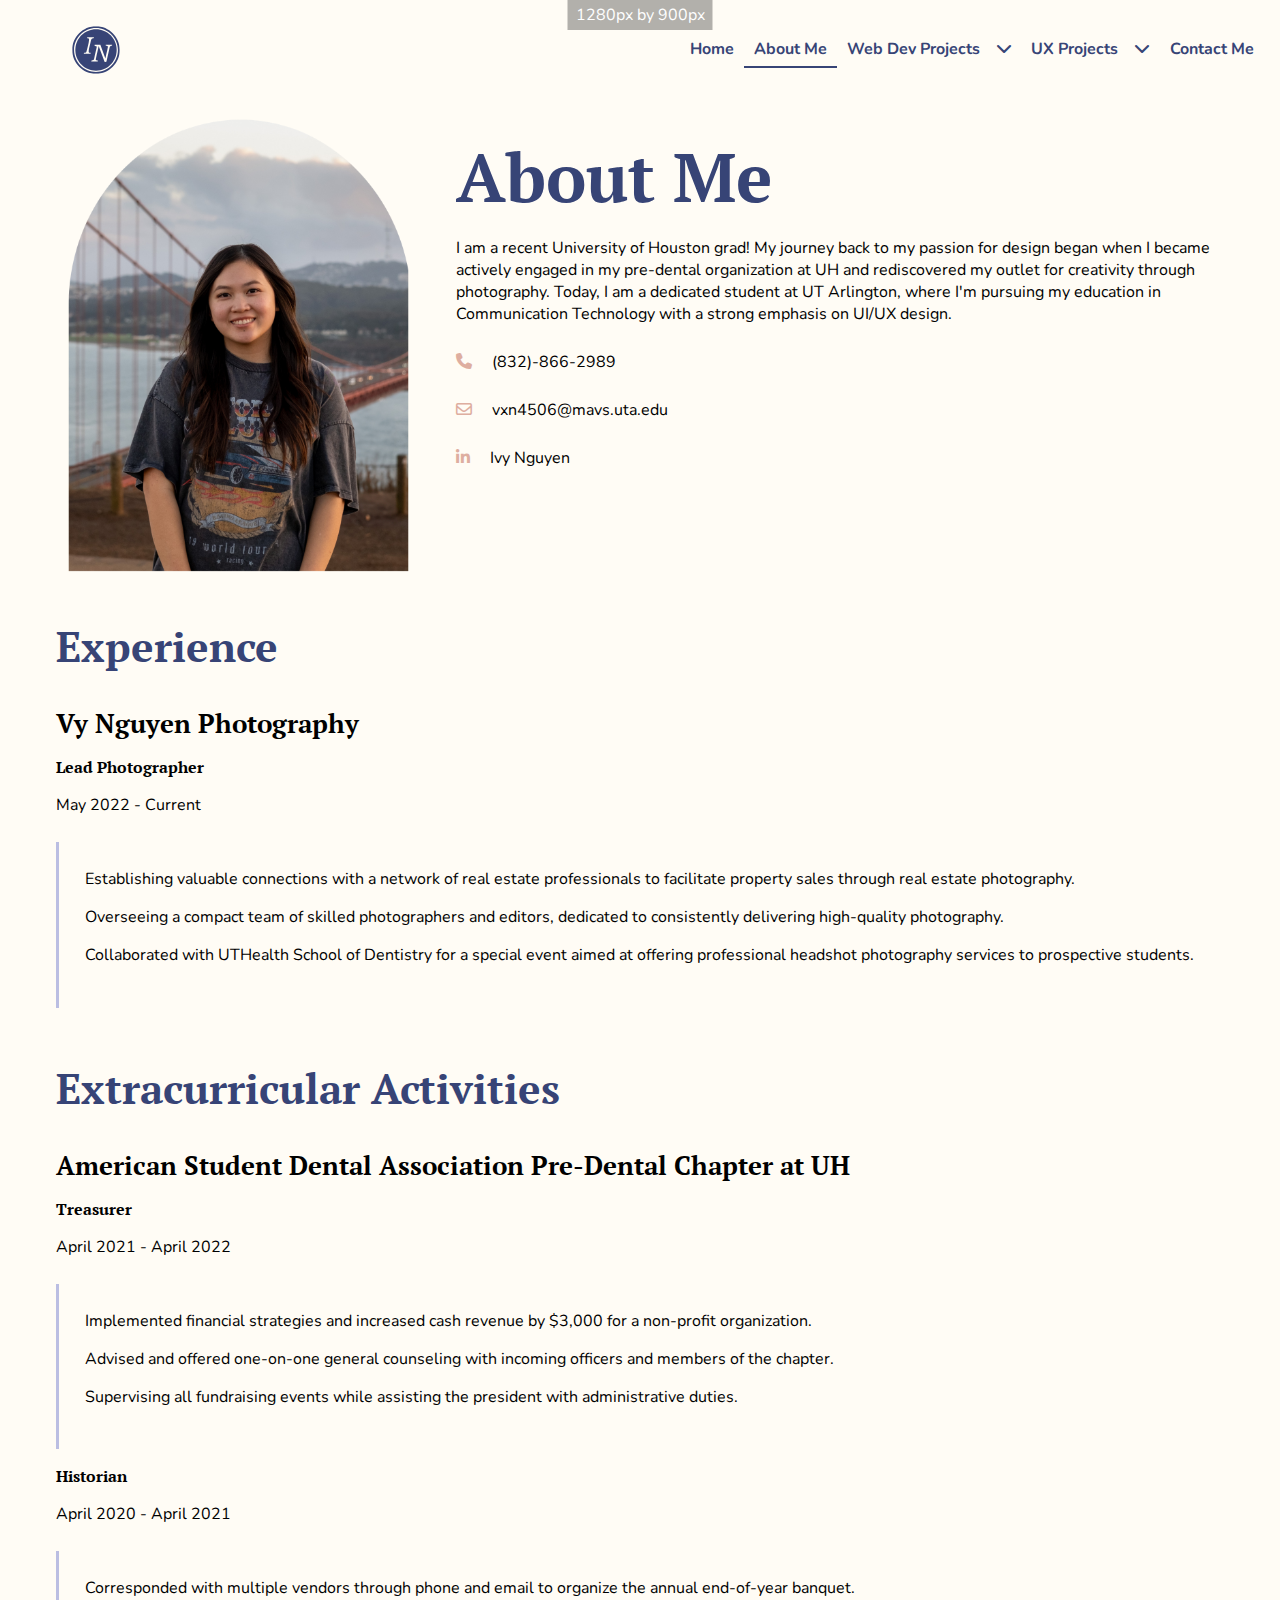
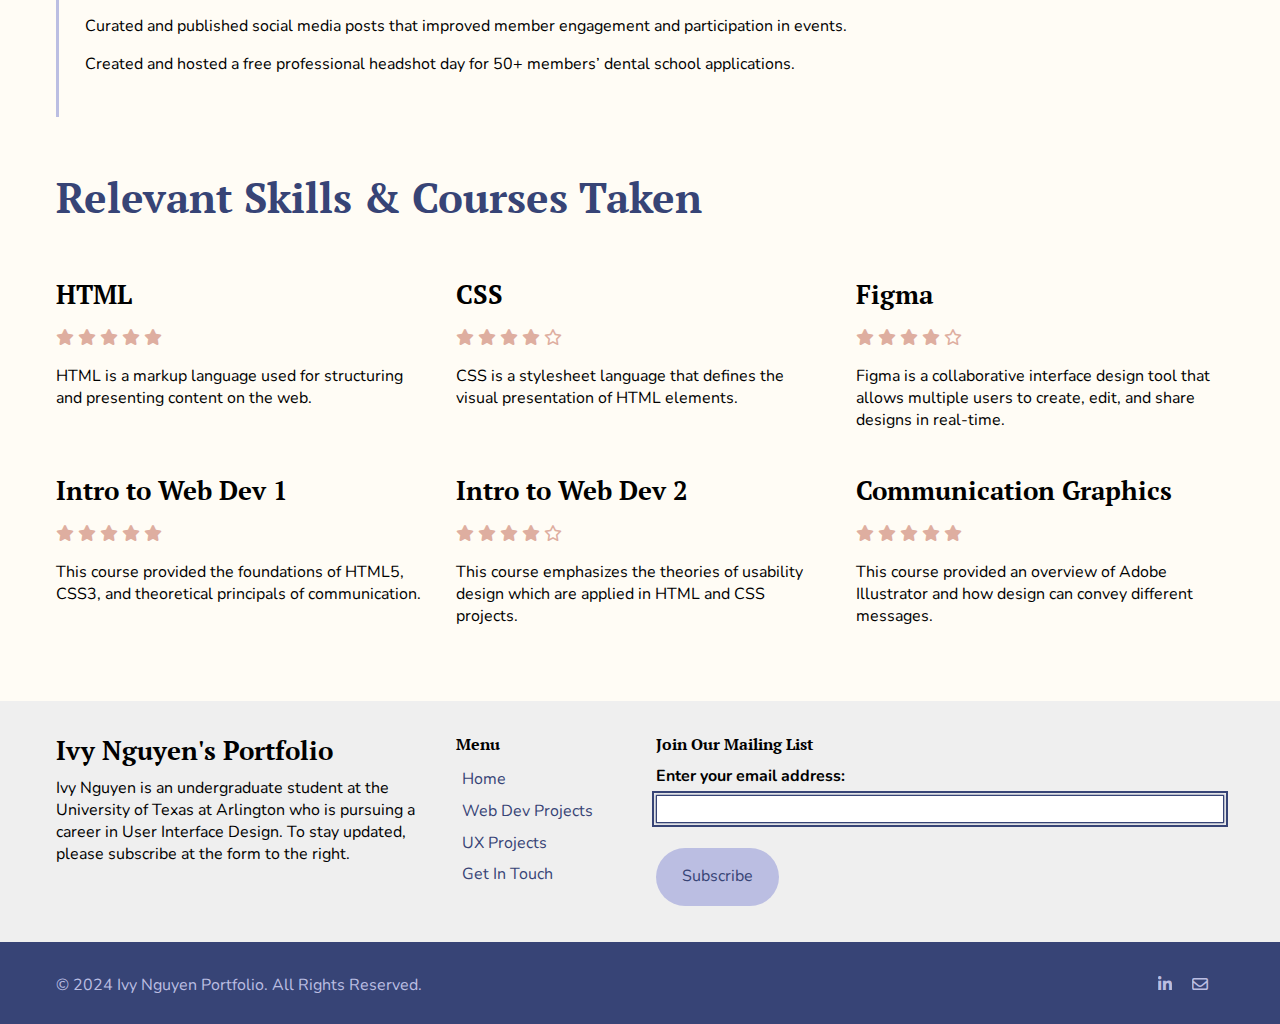
==== commit 68eb5d45: "website update" ====
--- a/about-me.html
+++ b/about-me.html
@@ -25,21 +25,31 @@
                         <div class="navigation collapse" id="navigation">
                             <ul class="navbar-nav"> <!-- -->
                                 <li>
-                                    <a href="index.html">Home</a>  <!-- span sr-only means for screen readers only, this would change based on the page we're on -->
+                                    <a href="index.html">Home <span class="sr-only">(current)</span></a>  <!-- span sr-only means for screen readers only, this would change based on the page we're on -->
                                 </li>
 
                                 <li class="active">
-                                    <a href="about-me.html">About Me <span class="sr-only">(current)</span></a>
+                                    <a href="about-me.html">About Me</a>
                                 </li>
 
                                 <li class="dropdown collapse">
-                                    <a class="dropdown-toggle" href="#">Projects</a>
+                                    <a class="dropdown-toggle" href="#">Web Dev Projects</a>
                                     <div class="dropdown-menu">
                                         <a href="OB-individual-project.html">OneBook</a>
-                                        <a href="SC-individual-project.html">Serenity Cafe</a>
+                                        <a href="portfolio-project.html">Ivy Nguyen's Portfolio</a>
                                         <a href="projects.html">See All Projects</a>
                                     </div>
                                 </li>
+
+                                <li class="dropdown collapse">
+                                    <a class="dropdown-toggle" href="#"> UX Projects</a>
+                                    <div class="dropdown-menu">
+                                        <a href="SC-individual-project.html">Serenity Cafe</a>
+                                        <a href="nutribuddies.html">NutriBuddies</a>
+                                        <a href="ux-design-projects.html">See All Projects</a>
+                                    </div>
+                                </li>
+
                                 <li>
                                     <a href="contact-me.html">Contact Me</a>
                                 </li>
@@ -54,7 +64,7 @@
         <div class = "container topContainer">
             <div class = "row">
                 <div class = "col-lg-4 col-md-12">
-                    <img src = "/images/ivy.png" alt = "author photo">
+                    <img src = "images/ivy.png" alt = "author photo">
                 </div>
 
                 <div class = "col-lg-8 col-md-12">
@@ -64,9 +74,9 @@
                         pursuing my education in Communication Technology with a strong emphasis on UI/UX design.
                     </p>
                 
-                    <p><span class = "fa fa-solid fa-phone icon" alt = "telephone icon"></span> (817)-123-4567 </p>
-
-                    <p><span class = "fa fa-regular fa-envelope icon" alt = "telephone icon"></span> ivy.nguyen@uta.edu</p>
+                    <p><span class = "fa fa-solid fa-phone icon" alt = "telephone icon"></span> (832)-866-2989 </p>
+
+                    <p><span class = "fa fa-regular fa-envelope icon" alt = "telephone icon"></span> vxn4506@mavs.uta.edu</p>
 
                     <p><span class = "fa fa-brands fa-linkedin-in icon"></span> Ivy Nguyen</p>
                 </div>
@@ -94,18 +104,34 @@
                             photography services to prospective students.</dt>
                     </dl>
                 </div>
-
-                <div class = "col-lg-12">
-                    <h3>Dentique Smiles</h3>
-                    <h4>Traveling Orthodontic Assistant</h4>
-                    <p>Dec 2020 - Feb 2022</p>
+            </div>
+        </div>
+
+        <div class = "container">
+            <div class = "row">
+                
+                <div class = "col-lg-12">
+                    <h2>Extracurricular Activities</h2>
+                </div>
+
+                <div class = "col-lg-12">
+                    <h3>American Student Dental Association Pre-Dental Chapter at UH</h3>
+                    <h4>Treasurer</h4>
+                    <p>April 2021 - April 2022</p>
 
                     <dl>
-                        <dt>Collaborated with orthodontists to provide chairside assistance during procedures, demonstrating proficiency in
-                            instrument sterilization, patient record maintenance, and effective communication with patients.</dt>
-                        <dt>Provided outstanding patient experience by ensuring a well-organized and efficient workflow, showcasing a
-                            commitment to exceptional patient care.</dt>
-                        <dt>Maintained inventory of orthodontic instruments and supplies within the office using Microsoft Excel.</dt>
+                        <dt>Implemented financial strategies and increased cash revenue by $3,000 for a non-profit organization.</dt>
+                        <dt>Advised and offered one-on-one general counseling with incoming officers and members of the chapter.</dt>
+                        <dt>Supervising all fundraising events while assisting the president with administrative duties.</dt>
+                    </dl>
+
+                    <h4>Historian</h4>
+                    <p>April 2020 - April 2021</p>
+
+                    <dl>
+                        <dt>Corresponded with multiple vendors through phone and email to organize the annual end-of-year banquet.</dt>
+                        <dt>Curated and published social media posts that improved member engagement and participation in events.</dt>
+                        <dt>Created and hosted a free professional headshot day for 50+ members’ dental school applications.</dt>
                     </dl>
                 </div>
             </div>
@@ -207,7 +233,8 @@
                         <h4>Menu</h4>
                         <ul class="unstyled footer-nav">
                             <li><a href="index.html">Home</a></li>
-                            <li><a href="projects.html">Articles</a></li>
+                            <li><a href="projects.html">Web Dev Projects</a></li>
+                            <li><a href="ux-design-projects.html">UX Projects</a></li>
                             <li><a href="contact-me.html">Get In Touch</a></li>
                         </ul>
                     </div>
@@ -229,15 +256,12 @@
                 <div class="container">
                     <div class="row">
                         <div class="col-md-8">
-                            <p>&copy; 2024 Mockup. All Rights Reserved. Ivy Nguyen | 1001624506</p>
+                            <p>&copy; 2024 Ivy Nguyen Portfolio. All Rights Reserved.</p>
                         </div>
                         <div class="col-md-4">
                             <ul class="inline social-media">
-                                <li><a href="https://www.facebook.com/" title = "Facebook" target="_blank"><i class="fa-brands fa-facebook-f"></i><span class = "sr-only">Facebook</span></a></li>
-                                <li><a href="https://twitter.com/" title = "Twitter" target="_blank"><i class="fa-brands fa-twitter"></i><span class = "sr-only">Twitter</span></a></li>
-                                <li><a href="https://www.linkedin.com/in/vy-nguyen-aa5758253/" title = "Ivy Nguyen LinkedIn" target="_blank"><i class="fa-brands fa-linkedin-in"><span class = "sr-only">LinkedIn/span></i></a></li>
-                                <li><a href="https://www.youtube.com/" title = "YouTube" target="_blank"><i class="fa-brands fa-youtube"></i><span class = "sr-only">YouTube</span></a></li>
-                                <li><a href="tel: 1800-999-9999" title = "Telephone" target="_blank"><i class="fa-solid fa-phone"></i><span class = "sr-only">Telephone</span></a></li>
+                                <li><a href="https://www.linkedin.com/in/vy-nguyen-aa5758253/" title = "Ivy Nguyen LinkedIn" target="_blank"><i class="fa-brands fa-linkedin-in"><span class = "sr-only">LinkedIn</span></i></a></li>
+                                <li><a href = "mailto: vxn4506@mavs.uta.eduu" title = "Email" target = "_blank"><i class = " fa-regular fa-envelope icon" alt = "envelope icon"></i></a></li>
                             </ul>
                         </div>
                     </div>
--- a/css/style.css
+++ b/css/style.css
@@ -131,7 +131,7 @@
     content: "\f077";
     font-family: "FontAwesome";
     font-weight: 400;
-    margin-left: var(--line-height);
+    margin-left: 1rem;
 }
 
 
@@ -1214,6 +1214,10 @@
     margin-top: 1rem;
 }
 
+.brown {
+    background-color: #D8CBBA;
+}
+
 .fa-person {
     margin-right: 1.4rem;
 }
@@ -1247,7 +1251,7 @@
 
 .bg-description {
     display: flex;
-    flex-flow: row wrap;
+    flex-flow: column wrap;
     justify-content: center;
     align-items: center;
     align-content: center;
@@ -1255,16 +1259,17 @@
     gap: 0;
     width: 100%;
     height: 100%;
-    padding-top: 12rem;
-}
-
-.bg-description h1 {
-    color: var(--tertiary);
-}
+    padding-top: 3rem;
+    padding-bottom: 3rem;
+}
+
+/* .bg-description h1 {
+    color: #;
+} */
 
 .bg-description p {
-    color: #FFFCF5;
     margin-top: 0;
+    max-width: 60ch;
 }
 
 
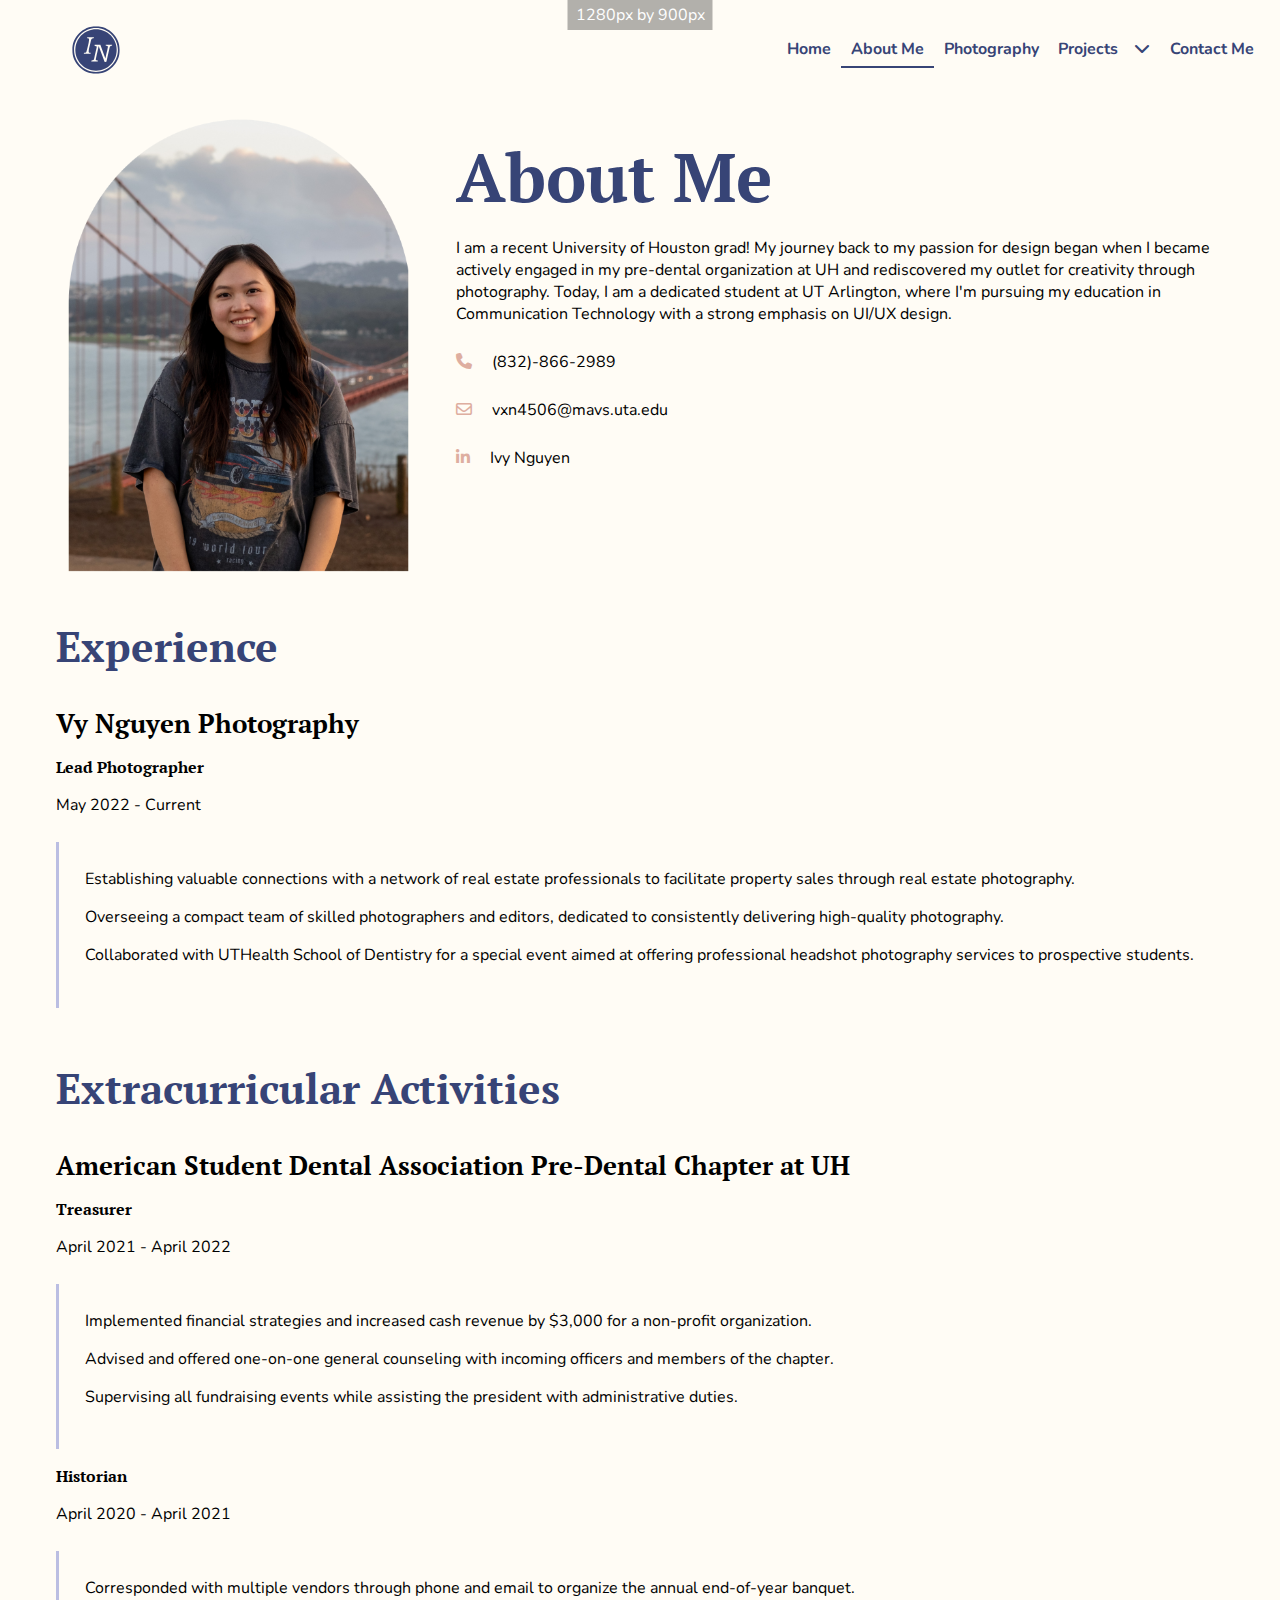
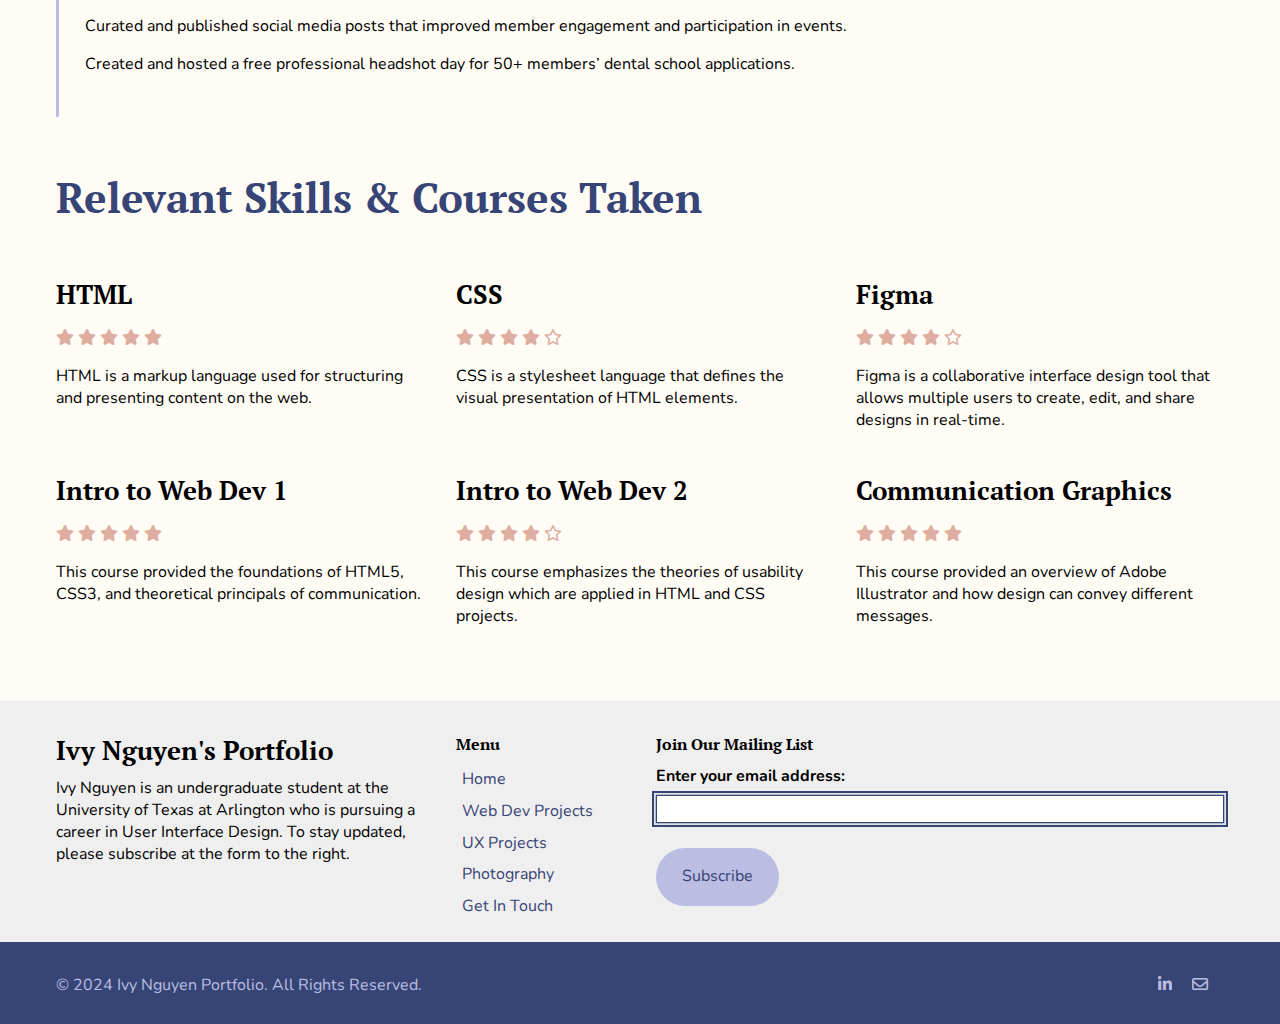
==== commit e1e8a387: "photography page added" ====
--- a/about-me.html
+++ b/about-me.html
@@ -4,16 +4,16 @@
         <meta charset="utf-8">
         <meta name="viewport" content="width=device-width, initial-scale=1, shrink-to-fit=no">
         <meta name="keywords" content="About Me">
-        <meta name="description" content="Ivy Nguyen - 1001624506 | About Me>
+        <meta name="description" content="About Me">
         <meta name="author" content="Ivy Nguyen">
 
-        <title>Ivy Nguyen - 1001624506 | About Me</title>
+        <title>About Me</title>
         <link rel="stylesheet" href="css/style.css">
     </head>
     <body>
 
-         <!-- NAV -->
-         <div class="container-fluid webNav">
+        <!-- NAV -->
+        <div class="container-fluid webNav">
             <div class="row">
                 <div class="col-sm-12">
                     <nav class="navbar">
@@ -25,28 +25,22 @@
                         <div class="navigation collapse" id="navigation">
                             <ul class="navbar-nav"> <!-- -->
                                 <li>
-                                    <a href="index.html">Home <span class="sr-only">(current)</span></a>  <!-- span sr-only means for screen readers only, this would change based on the page we're on -->
+                                    <a href="index.html">Home</a>  <!-- span sr-only means for screen readers only, this would change based on the page we're on -->
                                 </li>
 
                                 <li class="active">
-                                    <a href="about-me.html">About Me</a>
+                                    <a href="about-me.html">About Me <span class="sr-only">(current)</span></a>
+                                </li>
+
+                                <li>
+                                    <a href="photography-page.html">Photography</a>
                                 </li>
 
                                 <li class="dropdown collapse">
-                                    <a class="dropdown-toggle" href="#">Web Dev Projects</a>
+                                    <a class="dropdown-toggle" href="#"> Projects</a>
                                     <div class="dropdown-menu">
-                                        <a href="OB-individual-project.html">OneBook</a>
-                                        <a href="portfolio-project.html">Ivy Nguyen's Portfolio</a>
-                                        <a href="projects.html">See All Projects</a>
-                                    </div>
-                                </li>
-
-                                <li class="dropdown collapse">
-                                    <a class="dropdown-toggle" href="#"> UX Projects</a>
-                                    <div class="dropdown-menu">
-                                        <a href="SC-individual-project.html">Serenity Cafe</a>
-                                        <a href="nutribuddies.html">NutriBuddies</a>
-                                        <a href="ux-design-projects.html">See All Projects</a>
+                                        <a href="projects.html">Web Development</a>
+                                        <a href="ux-design-projects.html">UX Design</a>
                                     </div>
                                 </li>
 
@@ -235,6 +229,7 @@
                             <li><a href="index.html">Home</a></li>
                             <li><a href="projects.html">Web Dev Projects</a></li>
                             <li><a href="ux-design-projects.html">UX Projects</a></li>
+                            <li><a href="photography-page.html">Photography</a></li>
                             <li><a href="contact-me.html">Get In Touch</a></li>
                         </ul>
                     </div>
@@ -271,7 +266,6 @@
 
         <!-- END OF FOOTER -->
 
-
         <div id="windowSize"></div>
 
         <script src="js/app.js"></script>
--- a/css/style.css
+++ b/css/style.css
@@ -1344,7 +1344,36 @@
 
 }
 
+@media screen and (max-width: 991px) {
+    .portrait:nth-child(1) { 
+        order: 4; }
+
+    .portrait:nth-child(2) { 
+        order: 0; }
+
+    .portrait:nth-child(3) { 
+        order: 2; }
+
+    .portrait:nth-child(4) { 
+        order: 5; }
+
+    .portrait:nth-child(5) { 
+        order: 1; }
+        
+    .portrait:nth-child(6) { 
+        order: 4; }
+    
+    .portrait:nth-child(7) { 
+        order: 6; }
+}
+
 /* End of Laws of UX Page */
+
+.rE, .portrait {
+    margin-bottom: .8rem;
+    padding-left: .5rem;
+    padding-right: .5rem;
+}
 
 
 
